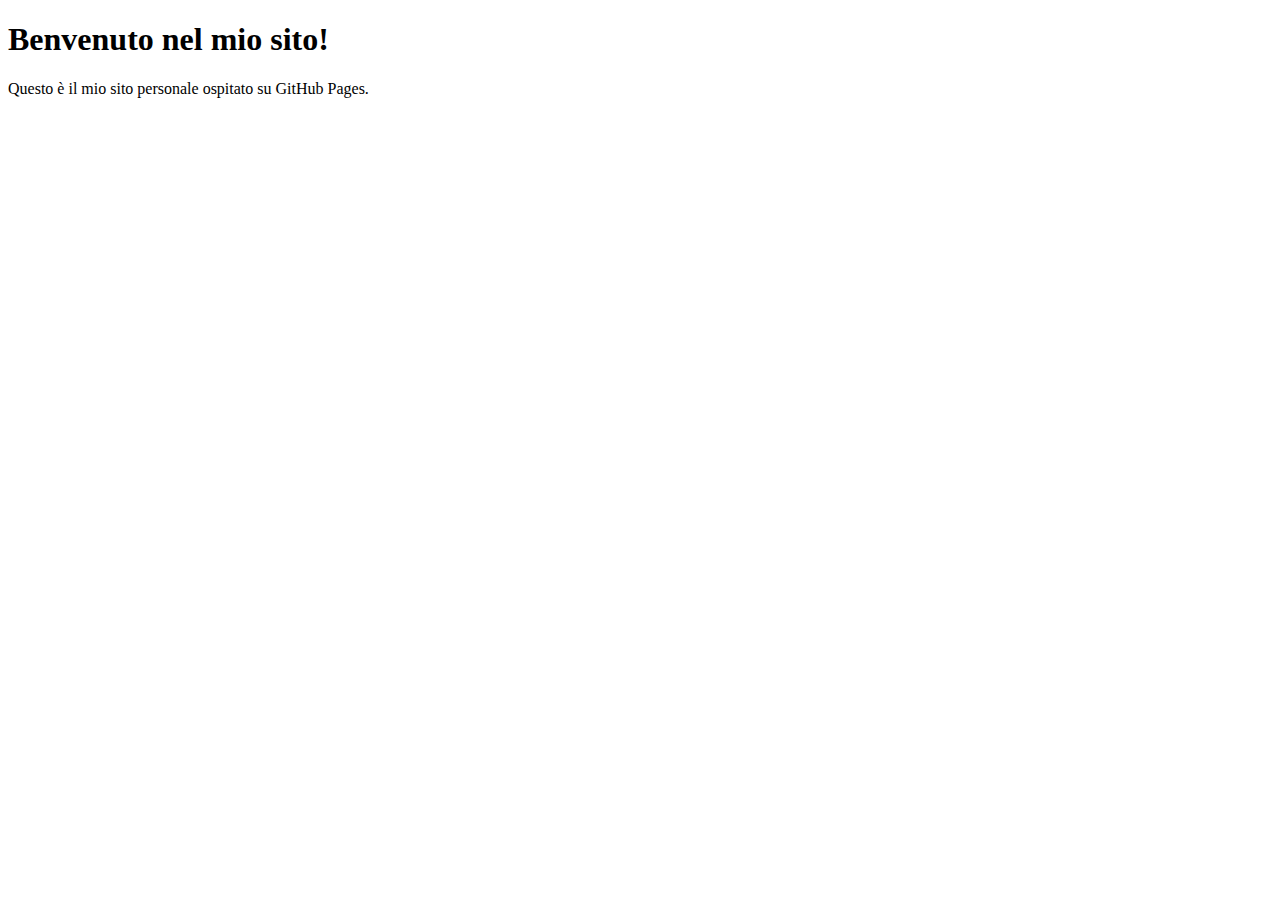
==== index.html @ e9e6b13e "Create index.html" ====
<!DOCTYPE html>
<html lang="it">
<head>
    <meta charset="UTF-8">
    <meta name="viewport" content="width=device-width, initial-scale=1.0">
    <title>Il mio sito personale</title>
</head>
<body>
    <h1>Benvenuto nel mio sito!</h1>
    <p>Questo è il mio sito personale ospitato su GitHub Pages.</p>
</body>
</html>
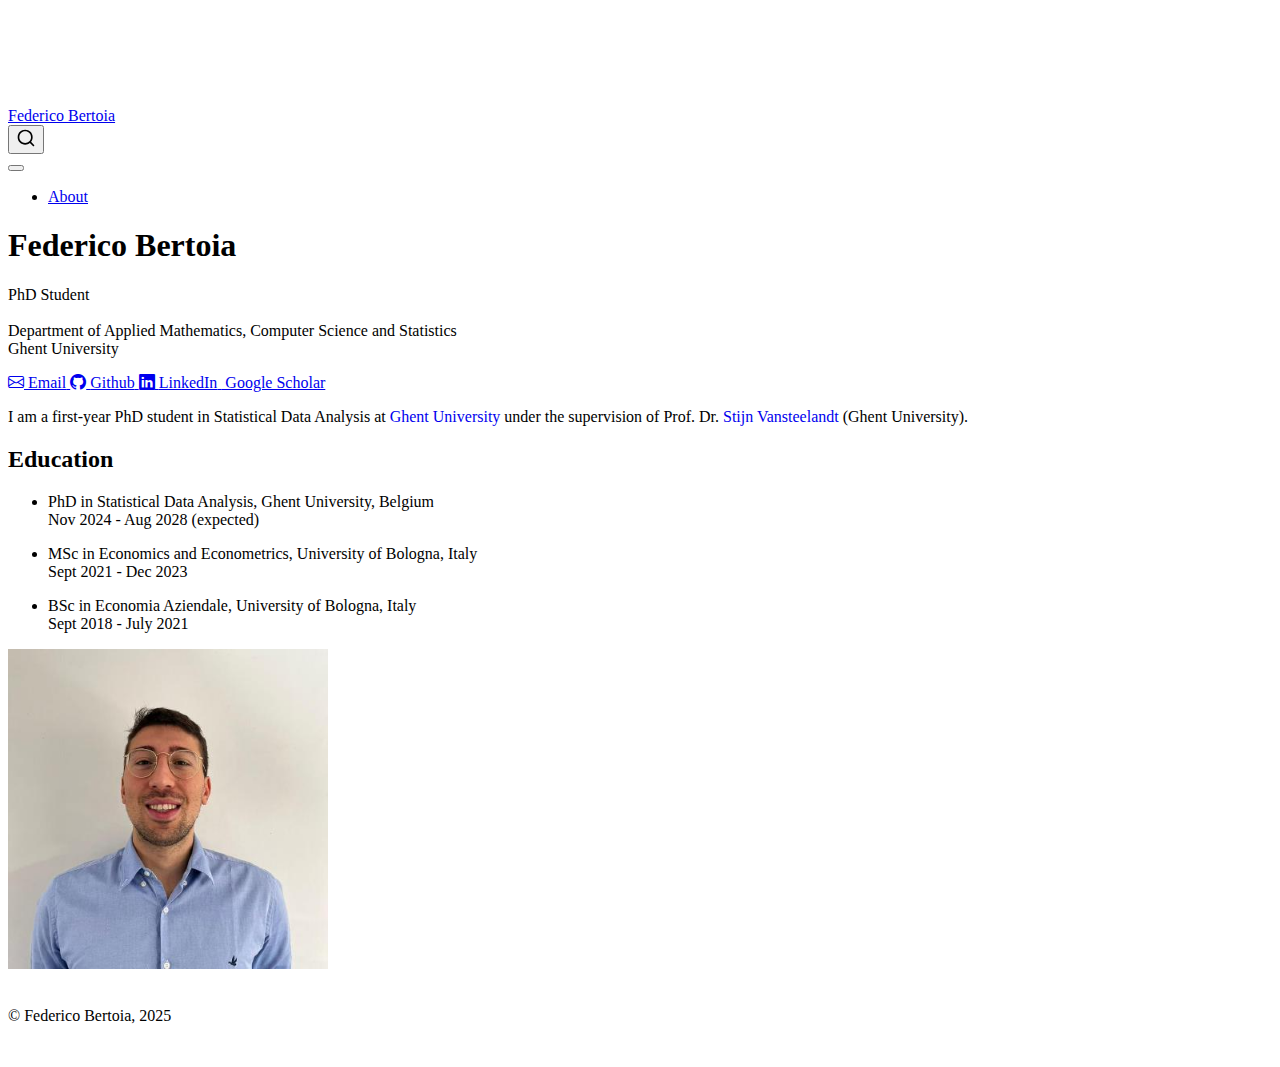
==== commit 7ba503f4: "add html" ====
--- a/index.html
+++ b/index.html
@@ -1,12 +1,735 @@
 <!DOCTYPE html>
-<html lang="it">
-<head>
-    <meta charset="UTF-8">
-    <meta name="viewport" content="width=device-width, initial-scale=1.0">
-    <title>Il mio sito personale</title>
+<html xmlns="http://www.w3.org/1999/xhtml" lang="en" xml:lang="en"><head>
+
+<meta charset="utf-8">
+<meta name="generator" content="quarto-1.6.42">
+
+<meta name="viewport" content="width=device-width, initial-scale=1.0, user-scalable=yes">
+
+
+<title>Federico Bertoia</title>
+<style>
+code{white-space: pre-wrap;}
+span.smallcaps{font-variant: small-caps;}
+div.columns{display: flex; gap: min(4vw, 1.5em);}
+div.column{flex: auto; overflow-x: auto;}
+div.hanging-indent{margin-left: 1.5em; text-indent: -1.5em;}
+ul.task-list{list-style: none;}
+ul.task-list li input[type="checkbox"] {
+  width: 0.8em;
+  margin: 0 0.8em 0.2em -1em; /* quarto-specific, see https://github.com/quarto-dev/quarto-cli/issues/4556 */ 
+  vertical-align: middle;
+}
+</style>
+
+
+<script src="site_libs/quarto-nav/quarto-nav.js"></script>
+<script src="site_libs/quarto-nav/headroom.min.js"></script>
+<script src="site_libs/clipboard/clipboard.min.js"></script>
+<script src="site_libs/quarto-search/autocomplete.umd.js"></script>
+<script src="site_libs/quarto-search/fuse.min.js"></script>
+<script src="site_libs/quarto-search/quarto-search.js"></script>
+<meta name="quarto:offset" content="./">
+<script src="site_libs/quarto-html/quarto.js"></script>
+<script src="site_libs/quarto-html/popper.min.js"></script>
+<script src="site_libs/quarto-html/tippy.umd.min.js"></script>
+<link href="site_libs/quarto-html/tippy.css" rel="stylesheet">
+<link href="site_libs/quarto-html/quarto-syntax-highlighting-2f5df379a58b258e96c21c0638c20c03.css" rel="stylesheet" class="quarto-color-scheme" id="quarto-text-highlighting-styles">
+<link href="site_libs/quarto-html/quarto-syntax-highlighting-dark-b53751a350365c71b6c909e95f209ed1.css" rel="prefetch" class="quarto-color-scheme quarto-color-alternate" id="quarto-text-highlighting-styles">
+<script src="site_libs/bootstrap/bootstrap.min.js"></script>
+<link href="site_libs/bootstrap/bootstrap-icons.css" rel="stylesheet">
+<link href="site_libs/bootstrap/bootstrap-aa46d88f44b8608d880805adbee39327.min.css" rel="stylesheet" append-hash="true" class="quarto-color-scheme" id="quarto-bootstrap" data-mode="light">
+<link href="site_libs/bootstrap/bootstrap-dark-e24376d01b5cb1720e929fc004be740a.min.css" rel="prefetch" append-hash="true" class="quarto-color-scheme quarto-color-alternate" id="quarto-bootstrap" data-mode="dark">
+<script src="site_libs/quarto-contrib/iconify-2.1.0/iconify-icon.min.js"></script>
+<script id="quarto-search-options" type="application/json">{
+  "location": "navbar",
+  "copy-button": false,
+  "collapse-after": 3,
+  "panel-placement": "end",
+  "type": "overlay",
+  "limit": 50,
+  "keyboard-shortcut": [
+    "f",
+    "/",
+    "s"
+  ],
+  "show-item-context": false,
+  "language": {
+    "search-no-results-text": "No results",
+    "search-matching-documents-text": "matching documents",
+    "search-copy-link-title": "Copy link to search",
+    "search-hide-matches-text": "Hide additional matches",
+    "search-more-match-text": "more match in this document",
+    "search-more-matches-text": "more matches in this document",
+    "search-clear-button-title": "Clear",
+    "search-text-placeholder": "",
+    "search-detached-cancel-button-title": "Cancel",
+    "search-submit-button-title": "Submit",
+    "search-label": "Search"
+  }
+}</script>
+
+
+<link rel="stylesheet" href="styles.css">
 </head>
-<body>
-    <h1>Benvenuto nel mio sito!</h1>
-    <p>Questo è il mio sito personale ospitato su GitHub Pages.</p>
-</body>
-</html>
+
+<body class="nav-fixed">
+
+<div id="quarto-search-results"></div>
+  <header id="quarto-header" class="headroom fixed-top">
+    <nav class="navbar navbar-expand-lg " data-bs-theme="dark">
+      <div class="navbar-container container-fluid">
+      <div class="navbar-brand-container mx-auto">
+    <a class="navbar-brand" href="./index.html">
+    <span class="navbar-title">Federico Bertoia</span>
+    </a>
+  </div>
+            <div id="quarto-search" class="" title="Search"></div>
+          <button class="navbar-toggler" type="button" data-bs-toggle="collapse" data-bs-target="#navbarCollapse" aria-controls="navbarCollapse" role="menu" aria-expanded="false" aria-label="Toggle navigation" onclick="if (window.quartoToggleHeadroom) { window.quartoToggleHeadroom(); }">
+  <span class="navbar-toggler-icon"></span>
+</button>
+          <div class="collapse navbar-collapse" id="navbarCollapse">
+            <ul class="navbar-nav navbar-nav-scroll me-auto">
+  <li class="nav-item">
+    <a class="nav-link active" href="./index.html" aria-current="page"> 
+<span class="menu-text">About</span></a>
+  </li>  
+</ul>
+          </div> <!-- /navcollapse -->
+            <div class="quarto-navbar-tools">
+  <a href="" class="quarto-color-scheme-toggle quarto-navigation-tool  px-1" onclick="window.quartoToggleColorScheme(); return false;" title="Toggle dark mode"><i class="bi"></i></a>
+</div>
+      </div> <!-- /container-fluid -->
+    </nav>
+</header>
+<!-- content -->
+<div id="quarto-content" class="quarto-container page-columns page-rows-contents page-layout-full page-navbar">
+<!-- sidebar -->
+<!-- margin-sidebar -->
+    
+<!-- main -->
+<div class="quarto-about-solana column-page">
+  <div class="about-entity">
+    <div class="entity-contents">
+      <header id="title-block-header" class="quarto-title-block default">
+<div class="quarto-title">
+<h1 class="title">Federico Bertoia</h1>
+<p class="subtitle lead"></p><div class="line-block">PhD Student<br>
+<br>
+Department of Applied Mathematics, Computer Science and Statistics<br>
+Ghent University</div><p></p>
+</div>
+<div class="quarto-title-meta column-page">
+  </div>
+</header> <div class="about-links">
+  <a href="mailto:federico.bertoia@ugent.be" class="about-link" rel="" target="">
+    <i class="bi bi-envelope"></i>
+     <span class="about-link-text">Email</span>
+  </a>
+  <a href="https://github.com/FedericoBertoia" class="about-link" rel="" target="">
+    <i class="bi bi-github"></i>
+     <span class="about-link-text">Github</span>
+  </a>
+  <a href="https://www.linkedin.com/in/federicobertoia/" class="about-link" rel="" target="">
+    <i class="bi bi-linkedin"></i>
+     <span class="about-link-text">LinkedIn</span>
+  </a>
+  <a href="" class="about-link" rel="" target="">
+     <span class="about-link-text"><iconify-icon inline="" icon="fa6-brands:google-scholar" aria-label="Icon google-scholar from fa6-brands Iconify.design set." title="Icon google-scholar from fa6-brands Iconify.design set."></iconify-icon> Google Scholar</span>
+  </a>
+</div>
+      <div class="about-contents"><main class="content column-page" id="quarto-document-content">
+<p>I am a first-year PhD student in Statistical Data Analysis at <a href="https://www.ugent.be/en" style="text-decoration: none">Ghent University</a> under the supervision of Prof.&nbsp;Dr.&nbsp;<a href="https://users.ugent.be/~svsteela/" style="text-decoration: none">Stijn Vansteelandt</a> (Ghent University).</p>
+<section id="education" class="level2">
+<h2 data-anchor-id="education"><strong>Education</strong></h2>
+<ul>
+<li><p>PhD in Statistical Data Analysis, Ghent University, Belgium<br>
+Nov 2024 - Aug 2028 (expected)</p></li>
+<li><p>MSc in Economics and Econometrics, University of Bologna, Italy<br>
+Sept 2021 - Dec 2023</p></li>
+<li><p>BSc in Economia Aziendale, University of Bologna, Italy<br>
+Sept 2018 - July 2021</p></li>
+</ul>
+
+
+</section>
+</main></div>
+    </div>
+    <img src="mypic.jpg" class="about-image
+  round " style="height: 20em; width: 20em;">
+  </div>
+</div>
+ <!-- /main -->
+<script id="quarto-html-after-body" type="application/javascript">
+window.document.addEventListener("DOMContentLoaded", function (event) {
+  const toggleBodyColorMode = (bsSheetEl) => {
+    const mode = bsSheetEl.getAttribute("data-mode");
+    const bodyEl = window.document.querySelector("body");
+    if (mode === "dark") {
+      bodyEl.classList.add("quarto-dark");
+      bodyEl.classList.remove("quarto-light");
+    } else {
+      bodyEl.classList.add("quarto-light");
+      bodyEl.classList.remove("quarto-dark");
+    }
+  }
+  const toggleBodyColorPrimary = () => {
+    const bsSheetEl = window.document.querySelector("link#quarto-bootstrap");
+    if (bsSheetEl) {
+      toggleBodyColorMode(bsSheetEl);
+    }
+  }
+  toggleBodyColorPrimary();  
+  const disableStylesheet = (stylesheets) => {
+    for (let i=0; i < stylesheets.length; i++) {
+      const stylesheet = stylesheets[i];
+      stylesheet.rel = 'prefetch';
+    }
+  }
+  const enableStylesheet = (stylesheets) => {
+    for (let i=0; i < stylesheets.length; i++) {
+      const stylesheet = stylesheets[i];
+      stylesheet.rel = 'stylesheet';
+    }
+  }
+  const manageTransitions = (selector, allowTransitions) => {
+    const els = window.document.querySelectorAll(selector);
+    for (let i=0; i < els.length; i++) {
+      const el = els[i];
+      if (allowTransitions) {
+        el.classList.remove('notransition');
+      } else {
+        el.classList.add('notransition');
+      }
+    }
+  }
+  const toggleGiscusIfUsed = (isAlternate, darkModeDefault) => {
+    const baseTheme = document.querySelector('#giscus-base-theme')?.value ?? 'light';
+    const alternateTheme = document.querySelector('#giscus-alt-theme')?.value ?? 'dark';
+    let newTheme = '';
+    if(darkModeDefault) {
+      newTheme = isAlternate ? baseTheme : alternateTheme;
+    } else {
+      newTheme = isAlternate ? alternateTheme : baseTheme;
+    }
+    const changeGiscusTheme = () => {
+      // From: https://github.com/giscus/giscus/issues/336
+      const sendMessage = (message) => {
+        const iframe = document.querySelector('iframe.giscus-frame');
+        if (!iframe) return;
+        iframe.contentWindow.postMessage({ giscus: message }, 'https://giscus.app');
+      }
+      sendMessage({
+        setConfig: {
+          theme: newTheme
+        }
+      });
+    }
+    const isGiscussLoaded = window.document.querySelector('iframe.giscus-frame') !== null;
+    if (isGiscussLoaded) {
+      changeGiscusTheme();
+    }
+  }
+  const toggleColorMode = (alternate) => {
+    // Switch the stylesheets
+    const alternateStylesheets = window.document.querySelectorAll('link.quarto-color-scheme.quarto-color-alternate');
+    manageTransitions('#quarto-margin-sidebar .nav-link', false);
+    if (alternate) {
+      enableStylesheet(alternateStylesheets);
+      for (const sheetNode of alternateStylesheets) {
+        if (sheetNode.id === "quarto-bootstrap") {
+          toggleBodyColorMode(sheetNode);
+        }
+      }
+    } else {
+      disableStylesheet(alternateStylesheets);
+      toggleBodyColorPrimary();
+    }
+    manageTransitions('#quarto-margin-sidebar .nav-link', true);
+    // Switch the toggles
+    const toggles = window.document.querySelectorAll('.quarto-color-scheme-toggle');
+    for (let i=0; i < toggles.length; i++) {
+      const toggle = toggles[i];
+      if (toggle) {
+        if (alternate) {
+          toggle.classList.add("alternate");     
+        } else {
+          toggle.classList.remove("alternate");
+        }
+      }
+    }
+    // Hack to workaround the fact that safari doesn't
+    // properly recolor the scrollbar when toggling (#1455)
+    if (navigator.userAgent.indexOf('Safari') > 0 && navigator.userAgent.indexOf('Chrome') == -1) {
+      manageTransitions("body", false);
+      window.scrollTo(0, 1);
+      setTimeout(() => {
+        window.scrollTo(0, 0);
+        manageTransitions("body", true);
+      }, 40);  
+    }
+  }
+  const isFileUrl = () => { 
+    return window.location.protocol === 'file:';
+  }
+  const hasAlternateSentinel = () => {  
+    let styleSentinel = getColorSchemeSentinel();
+    if (styleSentinel !== null) {
+      return styleSentinel === "alternate";
+    } else {
+      return false;
+    }
+  }
+  const setStyleSentinel = (alternate) => {
+    const value = alternate ? "alternate" : "default";
+    if (!isFileUrl()) {
+      window.localStorage.setItem("quarto-color-scheme", value);
+    } else {
+      localAlternateSentinel = value;
+    }
+  }
+  const getColorSchemeSentinel = () => {
+    if (!isFileUrl()) {
+      const storageValue = window.localStorage.getItem("quarto-color-scheme");
+      return storageValue != null ? storageValue : localAlternateSentinel;
+    } else {
+      return localAlternateSentinel;
+    }
+  }
+  const darkModeDefault = false;
+  let localAlternateSentinel = darkModeDefault ? 'alternate' : 'default';
+  // Dark / light mode switch
+  window.quartoToggleColorScheme = () => {
+    // Read the current dark / light value 
+    let toAlternate = !hasAlternateSentinel();
+    toggleColorMode(toAlternate);
+    setStyleSentinel(toAlternate);
+    toggleGiscusIfUsed(toAlternate, darkModeDefault);
+  };
+  // Ensure there is a toggle, if there isn't float one in the top right
+  if (window.document.querySelector('.quarto-color-scheme-toggle') === null) {
+    const a = window.document.createElement('a');
+    a.classList.add('top-right');
+    a.classList.add('quarto-color-scheme-toggle');
+    a.href = "";
+    a.onclick = function() { try { window.quartoToggleColorScheme(); } catch {} return false; };
+    const i = window.document.createElement("i");
+    i.classList.add('bi');
+    a.appendChild(i);
+    window.document.body.appendChild(a);
+  }
+  // Switch to dark mode if need be
+  if (hasAlternateSentinel()) {
+    toggleColorMode(true);
+  } else {
+    toggleColorMode(false);
+  }
+  const isCodeAnnotation = (el) => {
+    for (const clz of el.classList) {
+      if (clz.startsWith('code-annotation-')) {                     
+        return true;
+      }
+    }
+    return false;
+  }
+  const onCopySuccess = function(e) {
+    // button target
+    const button = e.trigger;
+    // don't keep focus
+    button.blur();
+    // flash "checked"
+    button.classList.add('code-copy-button-checked');
+    var currentTitle = button.getAttribute("title");
+    button.setAttribute("title", "Copied!");
+    let tooltip;
+    if (window.bootstrap) {
+      button.setAttribute("data-bs-toggle", "tooltip");
+      button.setAttribute("data-bs-placement", "left");
+      button.setAttribute("data-bs-title", "Copied!");
+      tooltip = new bootstrap.Tooltip(button, 
+        { trigger: "manual", 
+          customClass: "code-copy-button-tooltip",
+          offset: [0, -8]});
+      tooltip.show();    
+    }
+    setTimeout(function() {
+      if (tooltip) {
+        tooltip.hide();
+        button.removeAttribute("data-bs-title");
+        button.removeAttribute("data-bs-toggle");
+        button.removeAttribute("data-bs-placement");
+      }
+      button.setAttribute("title", currentTitle);
+      button.classList.remove('code-copy-button-checked');
+    }, 1000);
+    // clear code selection
+    e.clearSelection();
+  }
+  const getTextToCopy = function(trigger) {
+      const codeEl = trigger.previousElementSibling.cloneNode(true);
+      for (const childEl of codeEl.children) {
+        if (isCodeAnnotation(childEl)) {
+          childEl.remove();
+        }
+      }
+      return codeEl.innerText;
+  }
+  const clipboard = new window.ClipboardJS('.code-copy-button:not([data-in-quarto-modal])', {
+    text: getTextToCopy
+  });
+  clipboard.on('success', onCopySuccess);
+  if (window.document.getElementById('quarto-embedded-source-code-modal')) {
+    const clipboardModal = new window.ClipboardJS('.code-copy-button[data-in-quarto-modal]', {
+      text: getTextToCopy,
+      container: window.document.getElementById('quarto-embedded-source-code-modal')
+    });
+    clipboardModal.on('success', onCopySuccess);
+  }
+    var localhostRegex = new RegExp(/^(?:http|https):\/\/localhost\:?[0-9]*\//);
+    var mailtoRegex = new RegExp(/^mailto:/);
+      var filterRegex = new RegExp('/' + window.location.host + '/');
+    var isInternal = (href) => {
+        return filterRegex.test(href) || localhostRegex.test(href) || mailtoRegex.test(href);
+    }
+    // Inspect non-navigation links and adorn them if external
+ 	var links = window.document.querySelectorAll('a[href]:not(.nav-link):not(.navbar-brand):not(.toc-action):not(.sidebar-link):not(.sidebar-item-toggle):not(.pagination-link):not(.no-external):not([aria-hidden]):not(.dropdown-item):not(.quarto-navigation-tool):not(.about-link)');
+    for (var i=0; i<links.length; i++) {
+      const link = links[i];
+      if (!isInternal(link.href)) {
+        // undo the damage that might have been done by quarto-nav.js in the case of
+        // links that we want to consider external
+        if (link.dataset.originalHref !== undefined) {
+          link.href = link.dataset.originalHref;
+        }
+      }
+    }
+  function tippyHover(el, contentFn, onTriggerFn, onUntriggerFn) {
+    const config = {
+      allowHTML: true,
+      maxWidth: 500,
+      delay: 100,
+      arrow: false,
+      appendTo: function(el) {
+          return el.parentElement;
+      },
+      interactive: true,
+      interactiveBorder: 10,
+      theme: 'quarto',
+      placement: 'bottom-start',
+    };
+    if (contentFn) {
+      config.content = contentFn;
+    }
+    if (onTriggerFn) {
+      config.onTrigger = onTriggerFn;
+    }
+    if (onUntriggerFn) {
+      config.onUntrigger = onUntriggerFn;
+    }
+    window.tippy(el, config); 
+  }
+  const noterefs = window.document.querySelectorAll('a[role="doc-noteref"]');
+  for (var i=0; i<noterefs.length; i++) {
+    const ref = noterefs[i];
+    tippyHover(ref, function() {
+      // use id or data attribute instead here
+      let href = ref.getAttribute('data-footnote-href') || ref.getAttribute('href');
+      try { href = new URL(href).hash; } catch {}
+      const id = href.replace(/^#\/?/, "");
+      const note = window.document.getElementById(id);
+      if (note) {
+        return note.innerHTML;
+      } else {
+        return "";
+      }
+    });
+  }
+  const xrefs = window.document.querySelectorAll('a.quarto-xref');
+  const processXRef = (id, note) => {
+    // Strip column container classes
+    const stripColumnClz = (el) => {
+      el.classList.remove("page-full", "page-columns");
+      if (el.children) {
+        for (const child of el.children) {
+          stripColumnClz(child);
+        }
+      }
+    }
+    stripColumnClz(note)
+    if (id === null || id.startsWith('sec-')) {
+      // Special case sections, only their first couple elements
+      const container = document.createElement("div");
+      if (note.children && note.children.length > 2) {
+        container.appendChild(note.children[0].cloneNode(true));
+        for (let i = 1; i < note.children.length; i++) {
+          const child = note.children[i];
+          if (child.tagName === "P" && child.innerText === "") {
+            continue;
+          } else {
+            container.appendChild(child.cloneNode(true));
+            break;
+          }
+        }
+        if (window.Quarto?.typesetMath) {
+          window.Quarto.typesetMath(container);
+        }
+        return container.innerHTML
+      } else {
+        if (window.Quarto?.typesetMath) {
+          window.Quarto.typesetMath(note);
+        }
+        return note.innerHTML;
+      }
+    } else {
+      // Remove any anchor links if they are present
+      const anchorLink = note.querySelector('a.anchorjs-link');
+      if (anchorLink) {
+        anchorLink.remove();
+      }
+      if (window.Quarto?.typesetMath) {
+        window.Quarto.typesetMath(note);
+      }
+      if (note.classList.contains("callout")) {
+        return note.outerHTML;
+      } else {
+        return note.innerHTML;
+      }
+    }
+  }
+  for (var i=0; i<xrefs.length; i++) {
+    const xref = xrefs[i];
+    tippyHover(xref, undefined, function(instance) {
+      instance.disable();
+      let url = xref.getAttribute('href');
+      let hash = undefined; 
+      if (url.startsWith('#')) {
+        hash = url;
+      } else {
+        try { hash = new URL(url).hash; } catch {}
+      }
+      if (hash) {
+        const id = hash.replace(/^#\/?/, "");
+        const note = window.document.getElementById(id);
+        if (note !== null) {
+          try {
+            const html = processXRef(id, note.cloneNode(true));
+            instance.setContent(html);
+          } finally {
+            instance.enable();
+            instance.show();
+          }
+        } else {
+          // See if we can fetch this
+          fetch(url.split('#')[0])
+          .then(res => res.text())
+          .then(html => {
+            const parser = new DOMParser();
+            const htmlDoc = parser.parseFromString(html, "text/html");
+            const note = htmlDoc.getElementById(id);
+            if (note !== null) {
+              const html = processXRef(id, note);
+              instance.setContent(html);
+            } 
+          }).finally(() => {
+            instance.enable();
+            instance.show();
+          });
+        }
+      } else {
+        // See if we can fetch a full url (with no hash to target)
+        // This is a special case and we should probably do some content thinning / targeting
+        fetch(url)
+        .then(res => res.text())
+        .then(html => {
+          const parser = new DOMParser();
+          const htmlDoc = parser.parseFromString(html, "text/html");
+          const note = htmlDoc.querySelector('main.content');
+          if (note !== null) {
+            // This should only happen for chapter cross references
+            // (since there is no id in the URL)
+            // remove the first header
+            if (note.children.length > 0 && note.children[0].tagName === "HEADER") {
+              note.children[0].remove();
+            }
+            const html = processXRef(null, note);
+            instance.setContent(html);
+          } 
+        }).finally(() => {
+          instance.enable();
+          instance.show();
+        });
+      }
+    }, function(instance) {
+    });
+  }
+      let selectedAnnoteEl;
+      const selectorForAnnotation = ( cell, annotation) => {
+        let cellAttr = 'data-code-cell="' + cell + '"';
+        let lineAttr = 'data-code-annotation="' +  annotation + '"';
+        const selector = 'span[' + cellAttr + '][' + lineAttr + ']';
+        return selector;
+      }
+      const selectCodeLines = (annoteEl) => {
+        const doc = window.document;
+        const targetCell = annoteEl.getAttribute("data-target-cell");
+        const targetAnnotation = annoteEl.getAttribute("data-target-annotation");
+        const annoteSpan = window.document.querySelector(selectorForAnnotation(targetCell, targetAnnotation));
+        const lines = annoteSpan.getAttribute("data-code-lines").split(",");
+        const lineIds = lines.map((line) => {
+          return targetCell + "-" + line;
+        })
+        let top = null;
+        let height = null;
+        let parent = null;
+        if (lineIds.length > 0) {
+            //compute the position of the single el (top and bottom and make a div)
+            const el = window.document.getElementById(lineIds[0]);
+            top = el.offsetTop;
+            height = el.offsetHeight;
+            parent = el.parentElement.parentElement;
+          if (lineIds.length > 1) {
+            const lastEl = window.document.getElementById(lineIds[lineIds.length - 1]);
+            const bottom = lastEl.offsetTop + lastEl.offsetHeight;
+            height = bottom - top;
+          }
+          if (top !== null && height !== null && parent !== null) {
+            // cook up a div (if necessary) and position it 
+            let div = window.document.getElementById("code-annotation-line-highlight");
+            if (div === null) {
+              div = window.document.createElement("div");
+              div.setAttribute("id", "code-annotation-line-highlight");
+              div.style.position = 'absolute';
+              parent.appendChild(div);
+            }
+            div.style.top = top - 2 + "px";
+            div.style.height = height + 4 + "px";
+            div.style.left = 0;
+            let gutterDiv = window.document.getElementById("code-annotation-line-highlight-gutter");
+            if (gutterDiv === null) {
+              gutterDiv = window.document.createElement("div");
+              gutterDiv.setAttribute("id", "code-annotation-line-highlight-gutter");
+              gutterDiv.style.position = 'absolute';
+              const codeCell = window.document.getElementById(targetCell);
+              const gutter = codeCell.querySelector('.code-annotation-gutter');
+              gutter.appendChild(gutterDiv);
+            }
+            gutterDiv.style.top = top - 2 + "px";
+            gutterDiv.style.height = height + 4 + "px";
+          }
+          selectedAnnoteEl = annoteEl;
+        }
+      };
+      const unselectCodeLines = () => {
+        const elementsIds = ["code-annotation-line-highlight", "code-annotation-line-highlight-gutter"];
+        elementsIds.forEach((elId) => {
+          const div = window.document.getElementById(elId);
+          if (div) {
+            div.remove();
+          }
+        });
+        selectedAnnoteEl = undefined;
+      };
+        // Handle positioning of the toggle
+    window.addEventListener(
+      "resize",
+      throttle(() => {
+        elRect = undefined;
+        if (selectedAnnoteEl) {
+          selectCodeLines(selectedAnnoteEl);
+        }
+      }, 10)
+    );
+    function throttle(fn, ms) {
+    let throttle = false;
+    let timer;
+      return (...args) => {
+        if(!throttle) { // first call gets through
+            fn.apply(this, args);
+            throttle = true;
+        } else { // all the others get throttled
+            if(timer) clearTimeout(timer); // cancel #2
+            timer = setTimeout(() => {
+              fn.apply(this, args);
+              timer = throttle = false;
+            }, ms);
+        }
+      };
+    }
+      // Attach click handler to the DT
+      const annoteDls = window.document.querySelectorAll('dt[data-target-cell]');
+      for (const annoteDlNode of annoteDls) {
+        annoteDlNode.addEventListener('click', (event) => {
+          const clickedEl = event.target;
+          if (clickedEl !== selectedAnnoteEl) {
+            unselectCodeLines();
+            const activeEl = window.document.querySelector('dt[data-target-cell].code-annotation-active');
+            if (activeEl) {
+              activeEl.classList.remove('code-annotation-active');
+            }
+            selectCodeLines(clickedEl);
+            clickedEl.classList.add('code-annotation-active');
+          } else {
+            // Unselect the line
+            unselectCodeLines();
+            clickedEl.classList.remove('code-annotation-active');
+          }
+        });
+      }
+  const findCites = (el) => {
+    const parentEl = el.parentElement;
+    if (parentEl) {
+      const cites = parentEl.dataset.cites;
+      if (cites) {
+        return {
+          el,
+          cites: cites.split(' ')
+        };
+      } else {
+        return findCites(el.parentElement)
+      }
+    } else {
+      return undefined;
+    }
+  };
+  var bibliorefs = window.document.querySelectorAll('a[role="doc-biblioref"]');
+  for (var i=0; i<bibliorefs.length; i++) {
+    const ref = bibliorefs[i];
+    const citeInfo = findCites(ref);
+    if (citeInfo) {
+      tippyHover(citeInfo.el, function() {
+        var popup = window.document.createElement('div');
+        citeInfo.cites.forEach(function(cite) {
+          var citeDiv = window.document.createElement('div');
+          citeDiv.classList.add('hanging-indent');
+          citeDiv.classList.add('csl-entry');
+          var biblioDiv = window.document.getElementById('ref-' + cite);
+          if (biblioDiv) {
+            citeDiv.innerHTML = biblioDiv.innerHTML;
+          }
+          popup.appendChild(citeDiv);
+        });
+        return popup.innerHTML;
+      });
+    }
+  }
+});
+</script>
+</div> <!-- /content -->
+<footer class="footer">
+  <div class="nav-footer">
+    <div class="nav-footer-left">
+      &nbsp;
+    </div>   
+    <div class="nav-footer-center">
+<p>© Federico Bertoia, 2025</p>
+</div>
+    <div class="nav-footer-right">
+      &nbsp;
+    </div>
+  </div>
+</footer>
+
+
+
+
+</body></html>--- a/site_libs/quarto-html/tippy.css
+++ b/site_libs/quarto-html/tippy.css
@@ -0,0 +1 @@
+.tippy-box[data-animation=fade][data-state=hidden]{opacity:0}[data-tippy-root]{max-width:calc(100vw - 10px)}.tippy-box{position:relative;background-color:#333;color:#fff;border-radius:4px;font-size:14px;line-height:1.4;white-space:normal;outline:0;transition-property:transform,visibility,opacity}.tippy-box[data-placement^=top]>.tippy-arrow{bottom:0}.tippy-box[data-placement^=top]>.tippy-arrow:before{bottom:-7px;left:0;border-width:8px 8px 0;border-top-color:initial;transform-origin:center top}.tippy-box[data-placement^=bottom]>.tippy-arrow{top:0}.tippy-box[data-placement^=bottom]>.tippy-arrow:before{top:-7px;left:0;border-width:0 8px 8px;border-bottom-color:initial;transform-origin:center bottom}.tippy-box[data-placement^=left]>.tippy-arrow{right:0}.tippy-box[data-placement^=left]>.tippy-arrow:before{border-width:8px 0 8px 8px;border-left-color:initial;right:-7px;transform-origin:center left}.tippy-box[data-placement^=right]>.tippy-arrow{left:0}.tippy-box[data-placement^=right]>.tippy-arrow:before{left:-7px;border-width:8px 8px 8px 0;border-right-color:initial;transform-origin:center right}.tippy-box[data-inertia][data-state=visible]{transition-timing-function:cubic-bezier(.54,1.5,.38,1.11)}.tippy-arrow{width:16px;height:16px;color:#333}.tippy-arrow:before{content:"";position:absolute;border-color:transparent;border-style:solid}.tippy-content{position:relative;padding:5px 9px;z-index:1}--- a/styles.css
+++ b/styles.css
@@ -0,0 +1 @@
+/* css styles */
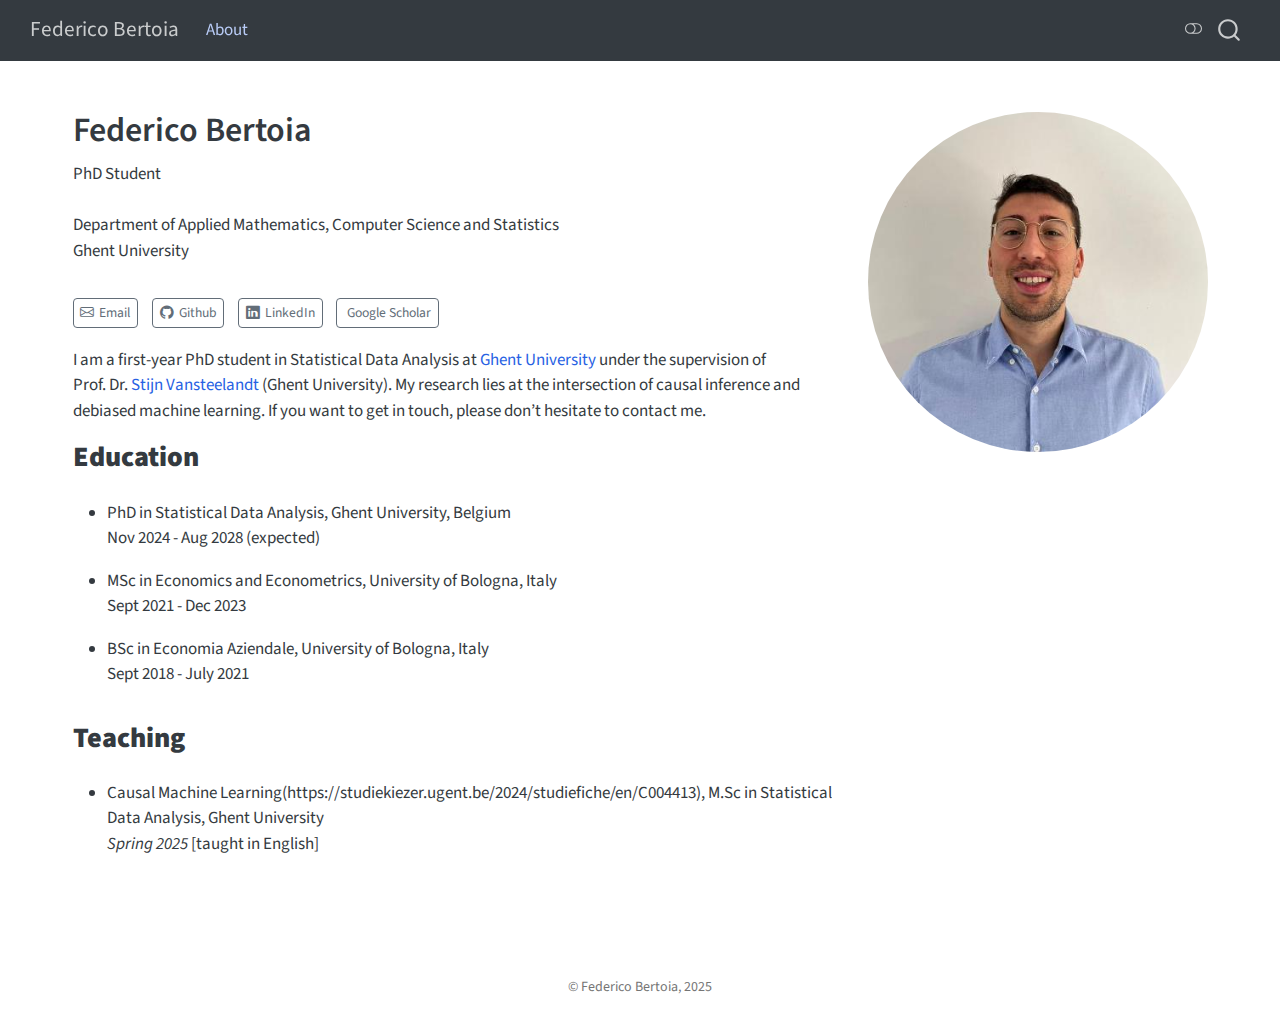
==== commit 00e5d624: "added teaching" ====
--- a/index.html
+++ b/index.html
@@ -139,7 +139,7 @@
   </a>
 </div>
       <div class="about-contents"><main class="content column-page" id="quarto-document-content">
-<p>I am a first-year PhD student in Statistical Data Analysis at <a href="https://www.ugent.be/en" style="text-decoration: none">Ghent University</a> under the supervision of Prof.&nbsp;Dr.&nbsp;<a href="https://users.ugent.be/~svsteela/" style="text-decoration: none">Stijn Vansteelandt</a> (Ghent University).</p>
+<p>I am a first-year PhD student in Statistical Data Analysis at <a href="https://www.ugent.be/en" style="text-decoration: none">Ghent University</a> under the supervision of Prof.&nbsp;Dr.&nbsp;<a href="https://users.ugent.be/~svsteela/" style="text-decoration: none">Stijn Vansteelandt</a> (Ghent University). My research lies at the intersection of causal inference and debiased machine learning. If you want to get in touch, please don’t hesitate to contact me.</p>
 <section id="education" class="level2">
 <h2 data-anchor-id="education"><strong>Education</strong></h2>
 <ul>
@@ -149,6 +149,13 @@
 Sept 2021 - Dec 2023</p></li>
 <li><p>BSc in Economia Aziendale, University of Bologna, Italy<br>
 Sept 2018 - July 2021</p></li>
+</ul>
+</section>
+<section id="teaching" class="level2">
+<h2 data-anchor-id="teaching"><strong>Teaching</strong></h2>
+<ul>
+<li>Causal Machine Learning(https://studiekiezer.ugent.be/2024/studiefiche/en/C004413), M.Sc in Statistical Data Analysis, Ghent University<br>
+<em>Spring 2025</em> [taught in English]</li>
 </ul>
 
 
--- a/site_libs/quarto-html/quarto-syntax-highlighting-2f5df379a58b258e96c21c0638c20c03.css
+++ b/site_libs/quarto-html/quarto-syntax-highlighting-2f5df379a58b258e96c21c0638c20c03.css
@@ -0,0 +1,205 @@
+/* quarto syntax highlight colors */
+:root {
+  --quarto-hl-ot-color: #003B4F;
+  --quarto-hl-at-color: #657422;
+  --quarto-hl-ss-color: #20794D;
+  --quarto-hl-an-color: #5E5E5E;
+  --quarto-hl-fu-color: #4758AB;
+  --quarto-hl-st-color: #20794D;
+  --quarto-hl-cf-color: #003B4F;
+  --quarto-hl-op-color: #5E5E5E;
+  --quarto-hl-er-color: #AD0000;
+  --quarto-hl-bn-color: #AD0000;
+  --quarto-hl-al-color: #AD0000;
+  --quarto-hl-va-color: #111111;
+  --quarto-hl-bu-color: inherit;
+  --quarto-hl-ex-color: inherit;
+  --quarto-hl-pp-color: #AD0000;
+  --quarto-hl-in-color: #5E5E5E;
+  --quarto-hl-vs-color: #20794D;
+  --quarto-hl-wa-color: #5E5E5E;
+  --quarto-hl-do-color: #5E5E5E;
+  --quarto-hl-im-color: #00769E;
+  --quarto-hl-ch-color: #20794D;
+  --quarto-hl-dt-color: #AD0000;
+  --quarto-hl-fl-color: #AD0000;
+  --quarto-hl-co-color: #5E5E5E;
+  --quarto-hl-cv-color: #5E5E5E;
+  --quarto-hl-cn-color: #8f5902;
+  --quarto-hl-sc-color: #5E5E5E;
+  --quarto-hl-dv-color: #AD0000;
+  --quarto-hl-kw-color: #003B4F;
+}
+
+/* other quarto variables */
+:root {
+  --quarto-font-monospace: SFMono-Regular, Menlo, Monaco, Consolas, "Liberation Mono", "Courier New", monospace;
+}
+
+pre > code.sourceCode > span {
+  color: #003B4F;
+}
+
+code span {
+  color: #003B4F;
+}
+
+code.sourceCode > span {
+  color: #003B4F;
+}
+
+div.sourceCode,
+div.sourceCode pre.sourceCode {
+  color: #003B4F;
+}
+
+code span.ot {
+  color: #003B4F;
+  font-style: inherit;
+}
+
+code span.at {
+  color: #657422;
+  font-style: inherit;
+}
+
+code span.ss {
+  color: #20794D;
+  font-style: inherit;
+}
+
+code span.an {
+  color: #5E5E5E;
+  font-style: inherit;
+}
+
+code span.fu {
+  color: #4758AB;
+  font-style: inherit;
+}
+
+code span.st {
+  color: #20794D;
+  font-style: inherit;
+}
+
+code span.cf {
+  color: #003B4F;
+  font-weight: bold;
+  font-style: inherit;
+}
+
+code span.op {
+  color: #5E5E5E;
+  font-style: inherit;
+}
+
+code span.er {
+  color: #AD0000;
+  font-style: inherit;
+}
+
+code span.bn {
+  color: #AD0000;
+  font-style: inherit;
+}
+
+code span.al {
+  color: #AD0000;
+  font-style: inherit;
+}
+
+code span.va {
+  color: #111111;
+  font-style: inherit;
+}
+
+code span.bu {
+  font-style: inherit;
+}
+
+code span.ex {
+  font-style: inherit;
+}
+
+code span.pp {
+  color: #AD0000;
+  font-style: inherit;
+}
+
+code span.in {
+  color: #5E5E5E;
+  font-style: inherit;
+}
+
+code span.vs {
+  color: #20794D;
+  font-style: inherit;
+}
+
+code span.wa {
+  color: #5E5E5E;
+  font-style: italic;
+}
+
+code span.do {
+  color: #5E5E5E;
+  font-style: italic;
+}
+
+code span.im {
+  color: #00769E;
+  font-style: inherit;
+}
+
+code span.ch {
+  color: #20794D;
+  font-style: inherit;
+}
+
+code span.dt {
+  color: #AD0000;
+  font-style: inherit;
+}
+
+code span.fl {
+  color: #AD0000;
+  font-style: inherit;
+}
+
+code span.co {
+  color: #5E5E5E;
+  font-style: inherit;
+}
+
+code span.cv {
+  color: #5E5E5E;
+  font-style: italic;
+}
+
+code span.cn {
+  color: #8f5902;
+  font-style: inherit;
+}
+
+code span.sc {
+  color: #5E5E5E;
+  font-style: inherit;
+}
+
+code span.dv {
+  color: #AD0000;
+  font-style: inherit;
+}
+
+code span.kw {
+  color: #003B4F;
+  font-weight: bold;
+  font-style: inherit;
+}
+
+.prevent-inlining {
+  content: "</";
+}
+
+/*# sourceMappingURL=35eb38a806ee71ea6d2563be2308c832.css.map */
--- a/site_libs/quarto-html/quarto-syntax-highlighting-dark-b53751a350365c71b6c909e95f209ed1.css
+++ b/site_libs/quarto-html/quarto-syntax-highlighting-dark-b53751a350365c71b6c909e95f209ed1.css
@@ -0,0 +1,189 @@
+/* quarto syntax highlight colors */
+:root {
+  --quarto-hl-al-color: #f07178;
+  --quarto-hl-an-color: #d4d0ab;
+  --quarto-hl-at-color: #00e0e0;
+  --quarto-hl-bn-color: #d4d0ab;
+  --quarto-hl-bu-color: #abe338;
+  --quarto-hl-ch-color: #abe338;
+  --quarto-hl-co-color: #f8f8f2;
+  --quarto-hl-cv-color: #ffd700;
+  --quarto-hl-cn-color: #ffd700;
+  --quarto-hl-cf-color: #ffa07a;
+  --quarto-hl-dt-color: #ffa07a;
+  --quarto-hl-dv-color: #d4d0ab;
+  --quarto-hl-do-color: #f8f8f2;
+  --quarto-hl-er-color: #f07178;
+  --quarto-hl-ex-color: #00e0e0;
+  --quarto-hl-fl-color: #d4d0ab;
+  --quarto-hl-fu-color: #ffa07a;
+  --quarto-hl-im-color: #abe338;
+  --quarto-hl-in-color: #d4d0ab;
+  --quarto-hl-kw-color: #ffa07a;
+  --quarto-hl-op-color: #ffa07a;
+  --quarto-hl-ot-color: #00e0e0;
+  --quarto-hl-pp-color: #dcc6e0;
+  --quarto-hl-re-color: #00e0e0;
+  --quarto-hl-sc-color: #abe338;
+  --quarto-hl-ss-color: #abe338;
+  --quarto-hl-st-color: #abe338;
+  --quarto-hl-va-color: #00e0e0;
+  --quarto-hl-vs-color: #abe338;
+  --quarto-hl-wa-color: #dcc6e0;
+}
+
+/* other quarto variables */
+:root {
+  --quarto-font-monospace: SFMono-Regular, Menlo, Monaco, Consolas, "Liberation Mono", "Courier New", monospace;
+}
+
+code span.al {
+  background-color: #2a0f15;
+  font-weight: bold;
+  color: #f07178;
+}
+
+code span.an {
+  color: #d4d0ab;
+}
+
+code span.at {
+  color: #00e0e0;
+}
+
+code span.bn {
+  color: #d4d0ab;
+}
+
+code span.bu {
+  color: #abe338;
+}
+
+code span.ch {
+  color: #abe338;
+}
+
+code span.co {
+  font-style: italic;
+  color: #f8f8f2;
+}
+
+code span.cv {
+  color: #ffd700;
+}
+
+code span.cn {
+  color: #ffd700;
+}
+
+code span.cf {
+  font-weight: bold;
+  color: #ffa07a;
+}
+
+code span.dt {
+  color: #ffa07a;
+}
+
+code span.dv {
+  color: #d4d0ab;
+}
+
+code span.do {
+  color: #f8f8f2;
+}
+
+code span.er {
+  color: #f07178;
+  text-decoration: underline;
+}
+
+code span.ex {
+  font-weight: bold;
+  color: #00e0e0;
+}
+
+code span.fl {
+  color: #d4d0ab;
+}
+
+code span.fu {
+  color: #ffa07a;
+}
+
+code span.im {
+  color: #abe338;
+}
+
+code span.in {
+  color: #d4d0ab;
+}
+
+code span.kw {
+  font-weight: bold;
+  color: #ffa07a;
+}
+
+pre > code.sourceCode > span {
+  color: #f8f8f2;
+}
+
+code span {
+  color: #f8f8f2;
+}
+
+code.sourceCode > span {
+  color: #f8f8f2;
+}
+
+div.sourceCode,
+div.sourceCode pre.sourceCode {
+  color: #f8f8f2;
+}
+
+code span.op {
+  color: #ffa07a;
+}
+
+code span.ot {
+  color: #00e0e0;
+}
+
+code span.pp {
+  color: #dcc6e0;
+}
+
+code span.re {
+  background-color: #f8f8f2;
+  color: #00e0e0;
+}
+
+code span.sc {
+  color: #abe338;
+}
+
+code span.ss {
+  color: #abe338;
+}
+
+code span.st {
+  color: #abe338;
+}
+
+code span.va {
+  color: #00e0e0;
+}
+
+code span.vs {
+  color: #abe338;
+}
+
+code span.wa {
+  color: #dcc6e0;
+}
+
+.prevent-inlining {
+  content: "</";
+}
+
+/*# sourceMappingURL=ef095d06243fb944689b9469f3a5590a.css.map */
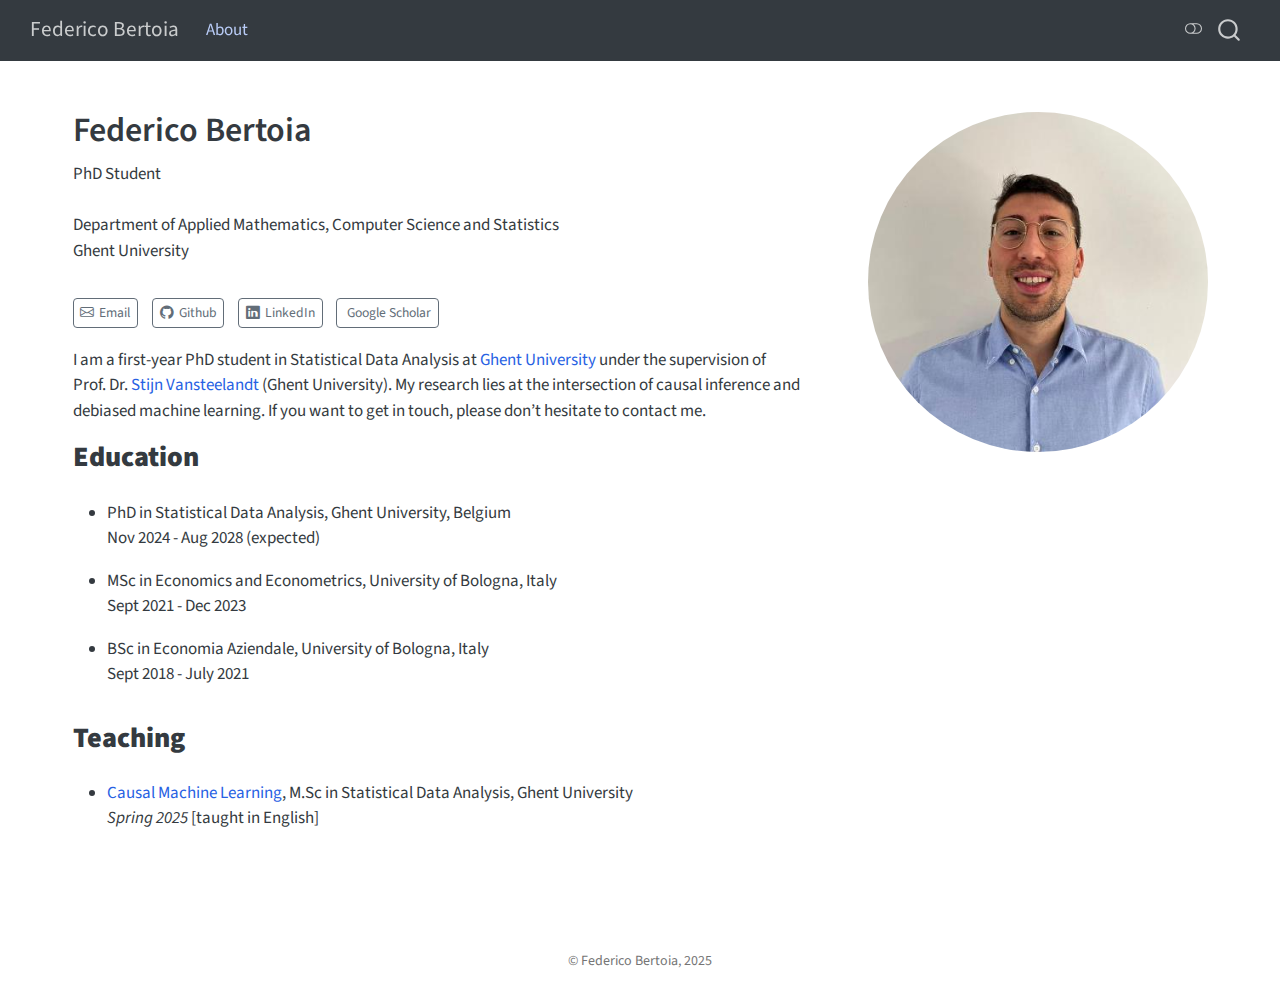
==== commit 0b905f88: "teaching fixed" ====
--- a/index.html
+++ b/index.html
@@ -154,7 +154,7 @@
 <section id="teaching" class="level2">
 <h2 data-anchor-id="teaching"><strong>Teaching</strong></h2>
 <ul>
-<li>Causal Machine Learning(https://studiekiezer.ugent.be/2024/studiefiche/en/C004413), M.Sc in Statistical Data Analysis, Ghent University<br>
+<li><a href="https://studiekiezer.ugent.be/2024/studiefiche/en/C004413" style="text-decoration: none">Causal Machine Learning</a>, M.Sc in Statistical Data Analysis, Ghent University<br>
 <em>Spring 2025</em> [taught in English]</li>
 </ul>
 
